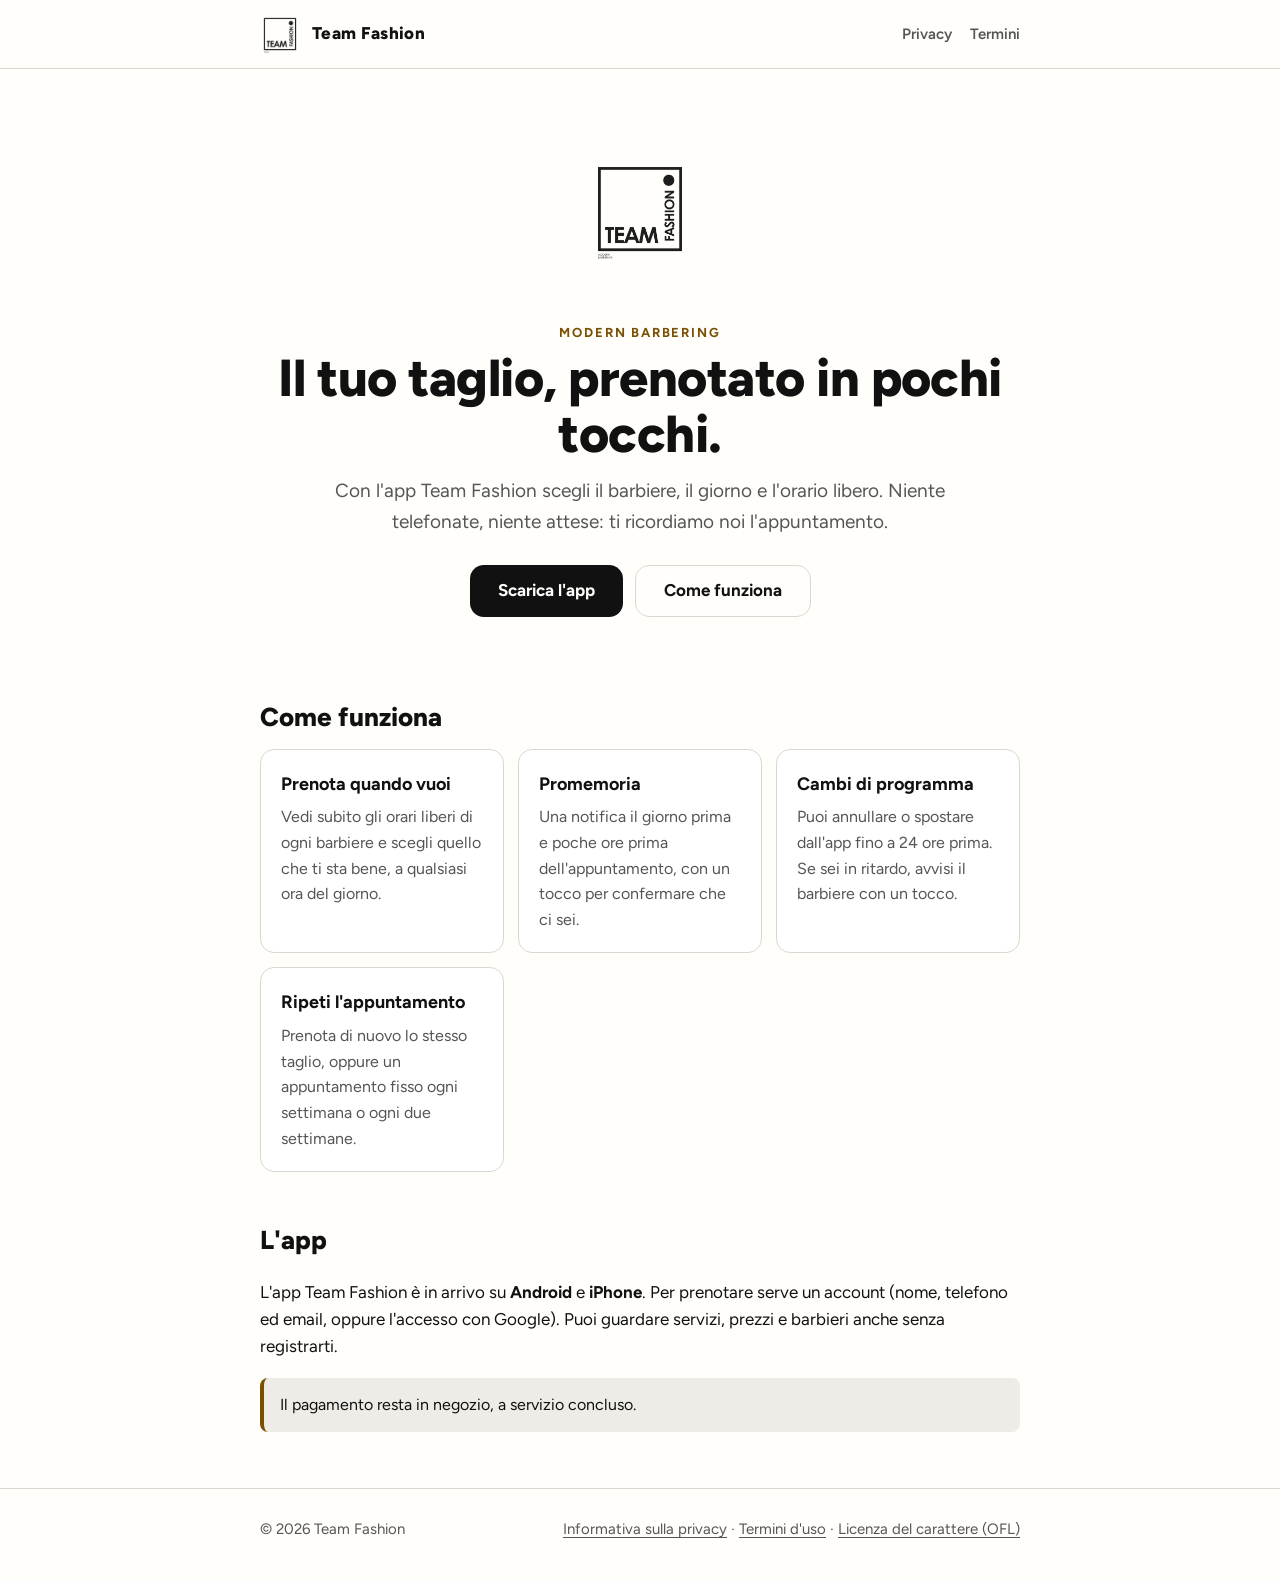
==== index.html @ c130c28b "Sito Team Fashion: home, privacy, termini Co-Authored-By: Claude Sonnet 5.5 <noreply@anthropic.com>" ====
<!doctype html>
<html lang="it">
<head>
  <meta charset="utf-8">
  <meta name="viewport" content="width=device-width, initial-scale=1">
  <title>Team Fashion | Modern barbering</title>
  <meta name="description" content="Team Fashion: prenota il tuo taglio dall'app. Scegli il barbiere, il giorno e l'orario, e ricevi i promemoria.">
  <meta name="theme-color" content="#fffefa" media="(prefers-color-scheme: light)">
  <meta name="theme-color" content="#1a1a1c" media="(prefers-color-scheme: dark)">
  <link rel="icon" type="image/png" href="favicon.png">
  <link rel="stylesheet" href="style.css">
</head>
<body>
  <header class="top">
    <div class="wrap">
      <a class="brand" href="./"><img src="favicon.png" alt="" width="40" height="40"><span>Team Fashion</span></a>
      <nav class="links" aria-label="Pagine">
        <a href="privacy.html">Privacy</a>
        <a href="termini.html">Termini</a>
      </nav>
    </div>
  </header>

  <main>
    <section class="hero wrap">
      <img class="logo" src="logo.png" alt="Logo Team Fashion, Modern Barbering" width="168" height="168">
      <p class="eyebrow">Modern barbering</p>
      <h1>Il tuo taglio, prenotato in pochi tocchi.</h1>
      <p class="lead">Con l'app Team Fashion scegli il barbiere, il giorno e l'orario libero. Niente telefonate, niente attese: ti ricordiamo noi l'appuntamento.</p>
      <div class="actions">
        <a class="button" href="#app">Scarica l'app</a>
        <a class="button ghost" href="#come-funziona">Come funziona</a>
      </div>
    </section>

    <section class="wrap" id="come-funziona" aria-labelledby="t-come">
      <h2 id="t-come">Come funziona</h2>
      <div class="grid">
        <article class="card"><h3>Prenota quando vuoi</h3><p>Vedi subito gli orari liberi di ogni barbiere e scegli quello che ti sta bene, a qualsiasi ora del giorno.</p></article>
        <article class="card"><h3>Promemoria</h3><p>Una notifica il giorno prima e poche ore prima dell'appuntamento, con un tocco per confermare che ci sei.</p></article>
        <article class="card"><h3>Cambi di programma</h3><p>Puoi annullare o spostare dall'app fino a 24 ore prima. Se sei in ritardo, avvisi il barbiere con un tocco.</p></article>
        <article class="card"><h3>Ripeti l'appuntamento</h3><p>Prenota di nuovo lo stesso taglio, oppure un appuntamento fisso ogni settimana o ogni due settimane.</p></article>
      </div>
    </section>

    <section class="wrap" id="app" aria-labelledby="t-app">
      <h2 id="t-app">L'app</h2>
      <p>L'app Team Fashion è in arrivo su <strong>Android</strong> e <strong>iPhone</strong>. Per prenotare serve un account (nome, telefono ed email, oppure l'accesso con Google). Puoi guardare servizi, prezzi e barbieri anche senza registrarti.</p>
      <div class="note">Il pagamento resta in negozio, a servizio concluso.</div>
    </section>
  </main>

  <footer>
    <div class="wrap">
      <span>&copy; 2026 Team Fashion</span>
      <span><a href="privacy.html">Informativa sulla privacy</a> &middot; <a href="termini.html">Termini d'uso</a> &middot; <a href="fonts/OFL.txt">Licenza del carattere (OFL)</a></span>
    </div>
  </footer>
</body>
</html>
---- style.css ----
/* Team Fashion: stessi colori e carattere dell'app (nero e bianco sporco, accento ottone, Figtree). */
@font-face {
  font-family: "Figtree";
  src: url("fonts/figtree.ttf") format("truetype");
  font-weight: 300 900;
  font-display: swap;
}

:root {
  --bg: #fffefa;
  --surface: #ffffff;
  --surface-variant: #edece7;
  --text: #111111;
  --text-muted: #555555;
  --outline: #d9d8d3;
  --accent: #7a5000;
  --button: #111111;
  --on-button: #fffefa;
  --logo-bg: transparent;
  --radius: 14px;
}

@media (prefers-color-scheme: dark) {
  :root {
    --bg: #1a1a1c;
    --surface: #242426;
    --surface-variant: #2f2f32;
    --text: #fffefa;
    --text-muted: #b8b8bc;
    --outline: #454548;
    --accent: #e6b450;
    --button: #fffefa;
    --on-button: #111111;
    --logo-bg: #fffefa;
  }
}

* { box-sizing: border-box; }
html { -webkit-text-size-adjust: 100%; }

body {
  margin: 0;
  background: var(--bg);
  color: var(--text);
  font-family: "Figtree", system-ui, -apple-system, "Segoe UI", sans-serif;
  font-size: 17px;
  line-height: 1.6;
}

a { color: var(--text); text-underline-offset: 3px; }
a:hover { color: var(--accent); }
a:focus-visible, .button:focus-visible { outline: 3px solid var(--accent); outline-offset: 3px; border-radius: 6px; }

.wrap { width: min(100% - 40px, 760px); margin-inline: auto; }

header.top {
  border-bottom: 1px solid var(--outline);
}
header.top .wrap {
  display: flex; align-items: center; justify-content: space-between; gap: 16px;
  padding-block: 14px;
}
.brand { display: flex; align-items: center; gap: 12px; text-decoration: none; font-weight: 800; letter-spacing: .02em; }
.brand img { width: 40px; height: 40px; border-radius: 8px; background: var(--logo-bg); }
nav.links { display: flex; gap: 18px; font-size: 15px; font-weight: 600; }
nav.links a { text-decoration: none; color: var(--text-muted); }
nav.links a:hover, nav.links a[aria-current="page"] { color: var(--text); }

.hero { padding-block: 56px 40px; text-align: center; }
.hero img.logo { width: 168px; height: 168px; border-radius: 22px; background: var(--logo-bg); }
.eyebrow { margin: 22px 0 6px; color: var(--accent); font-weight: 700; letter-spacing: .14em; text-transform: uppercase; font-size: 13px; }
h1 { margin: 0 0 14px; font-size: clamp(34px, 7vw, 52px); line-height: 1.08; font-weight: 800; letter-spacing: -.01em; }
.lead { margin: 0 auto 28px; max-width: 34em; color: var(--text-muted); font-size: 19px; }

.button {
  display: inline-flex; align-items: center; justify-content: center;
  min-height: 52px; padding: 0 28px; border-radius: var(--radius);
  background: var(--button); color: var(--on-button);
  font-weight: 700; font-size: 17px; text-decoration: none; border: 0;
}
.button.ghost { background: transparent; color: var(--text); border: 1.5px solid var(--outline); }
.actions { display: flex; flex-wrap: wrap; gap: 12px; justify-content: center; }

.grid { display: grid; gap: 14px; grid-template-columns: repeat(auto-fit, minmax(220px, 1fr)); margin-block: 8px 48px; }
.card { background: var(--surface); border: 1px solid var(--outline); border-radius: var(--radius); padding: 20px; }
.card h3 { margin: 0 0 6px; font-size: 18px; }
.card p { margin: 0; color: var(--text-muted); font-size: 16px; }

h2 { margin: 40px 0 10px; font-size: 26px; font-weight: 800; }
.doc h1 { font-size: clamp(30px, 6vw, 40px); margin-top: 40px; }
.doc h2 { font-size: 20px; margin: 30px 0 6px; }
.doc p, .doc li { color: var(--text-muted); }
.doc p { margin: 0 0 12px; }
.doc ul { padding-left: 22px; }
.doc strong { color: var(--text); }
.updated { color: var(--text-muted); font-size: 15px; margin: 0 0 24px; }

.note {
  background: var(--surface-variant); border-left: 4px solid var(--accent);
  border-radius: 8px; padding: 14px 16px; margin: 18px 0; color: var(--text); font-size: 16px;
}

footer { border-top: 1px solid var(--outline); margin-top: 56px; padding-block: 28px 40px; color: var(--text-muted); font-size: 15px; }
footer .wrap { display: flex; flex-wrap: wrap; gap: 8px 20px; justify-content: space-between; }
footer a { color: var(--text-muted); }

@media (prefers-reduced-motion: no-preference) {
  .button { transition: transform .12s ease, opacity .12s ease; }
  .button:active { transform: scale(.98); opacity: .9; }
}
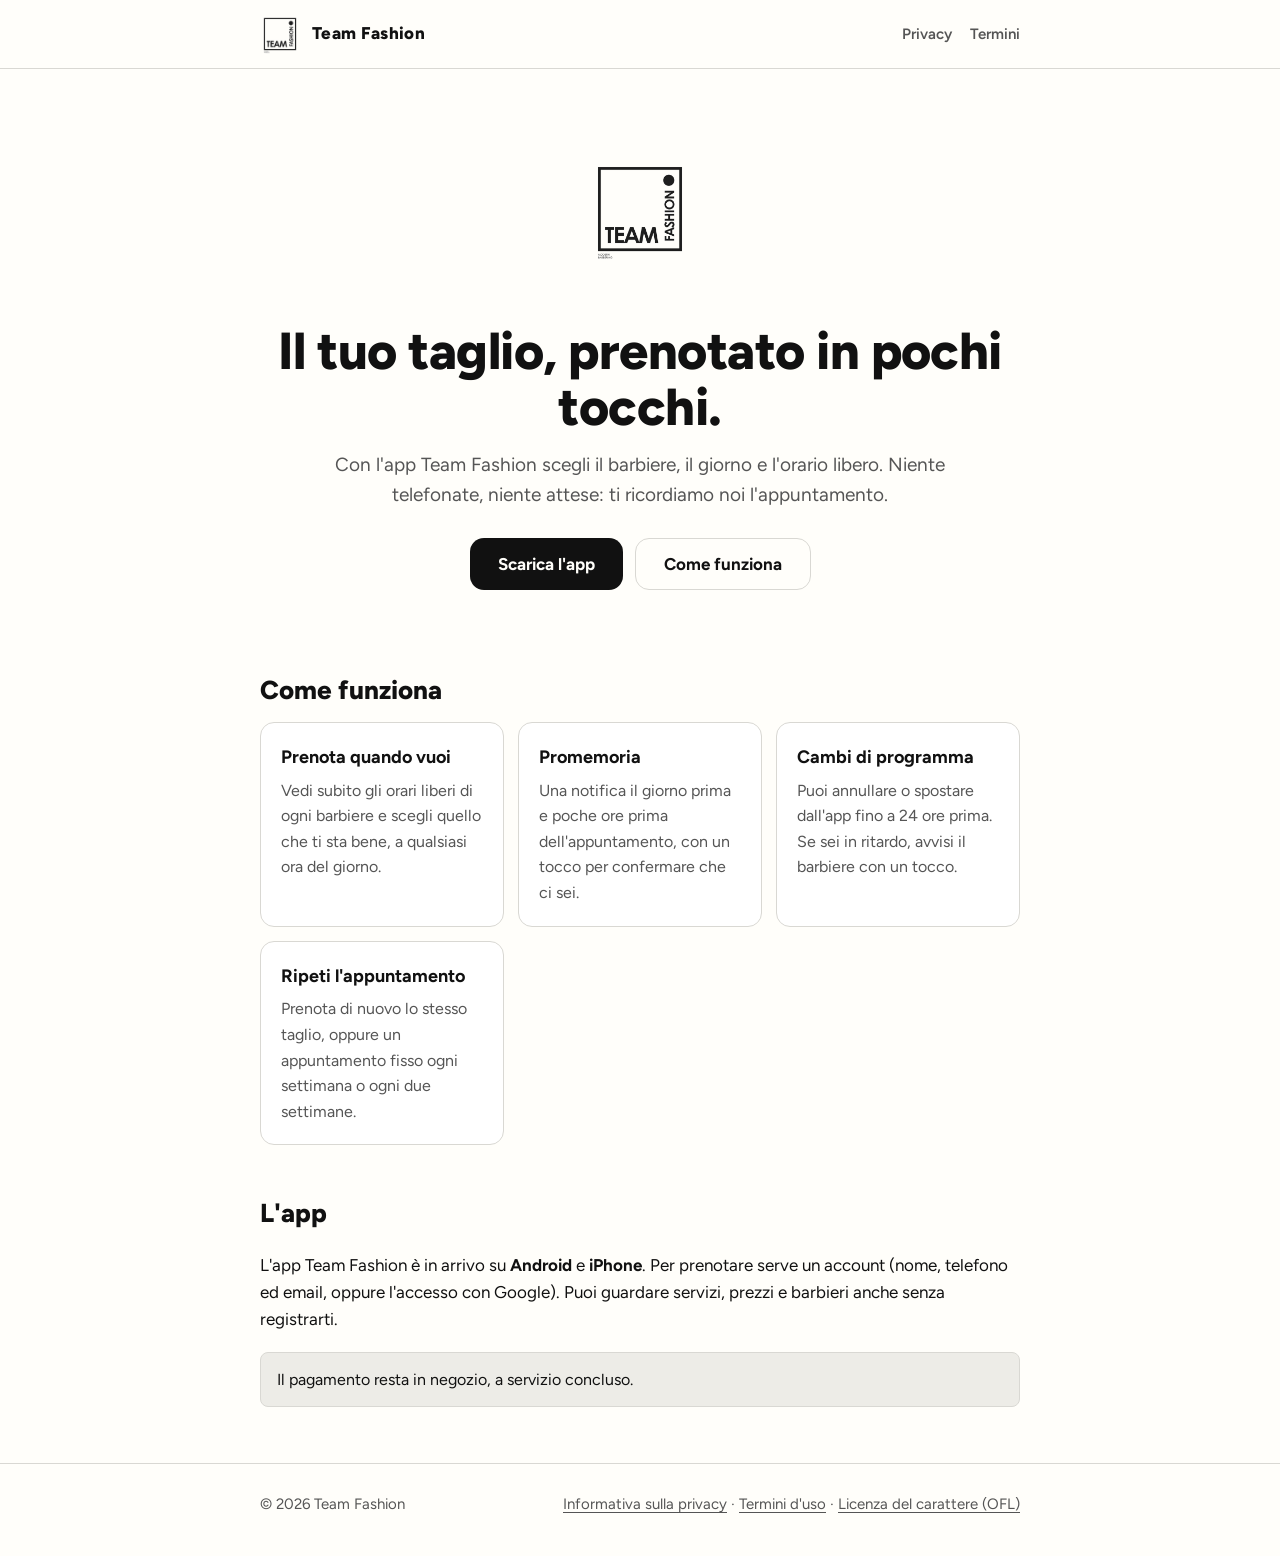
==== commit 2da85880: "Sito: rimuove bordo laterale e etichetta sopra il titolo Co-Authored-By: Claude Sonnet 5.5 <noreply@" ====
--- a/index.html
+++ b/index.html
@@ -24,7 +24,6 @@
   <main>
     <section class="hero wrap">
       <img class="logo" src="logo.png" alt="Logo Team Fashion, Modern Barbering" width="168" height="168">
-      <p class="eyebrow">Modern barbering</p>
       <h1>Il tuo taglio, prenotato in pochi tocchi.</h1>
       <p class="lead">Con l'app Team Fashion scegli il barbiere, il giorno e l'orario libero. Niente telefonate, niente attese: ti ricordiamo noi l'appuntamento.</p>
       <div class="actions">
--- a/style.css
+++ b/style.css
@@ -67,8 +67,7 @@
 nav.links a:hover, nav.links a[aria-current="page"] { color: var(--text); }
 
 .hero { padding-block: 56px 40px; text-align: center; }
-.hero img.logo { width: 168px; height: 168px; border-radius: 22px; background: var(--logo-bg); }
-.eyebrow { margin: 22px 0 6px; color: var(--accent); font-weight: 700; letter-spacing: .14em; text-transform: uppercase; font-size: 13px; }
+.hero img.logo { width: 168px; height: 168px; margin-bottom: 22px; border-radius: 22px; background: var(--logo-bg); }
 h1 { margin: 0 0 14px; font-size: clamp(34px, 7vw, 52px); line-height: 1.08; font-weight: 800; letter-spacing: -.01em; }
 .lead { margin: 0 auto 28px; max-width: 34em; color: var(--text-muted); font-size: 19px; }
 
@@ -96,7 +95,7 @@
 .updated { color: var(--text-muted); font-size: 15px; margin: 0 0 24px; }
 
 .note {
-  background: var(--surface-variant); border-left: 4px solid var(--accent);
+  background: var(--surface-variant); border: 1px solid var(--outline);
   border-radius: 8px; padding: 14px 16px; margin: 18px 0; color: var(--text); font-size: 16px;
 }
 
